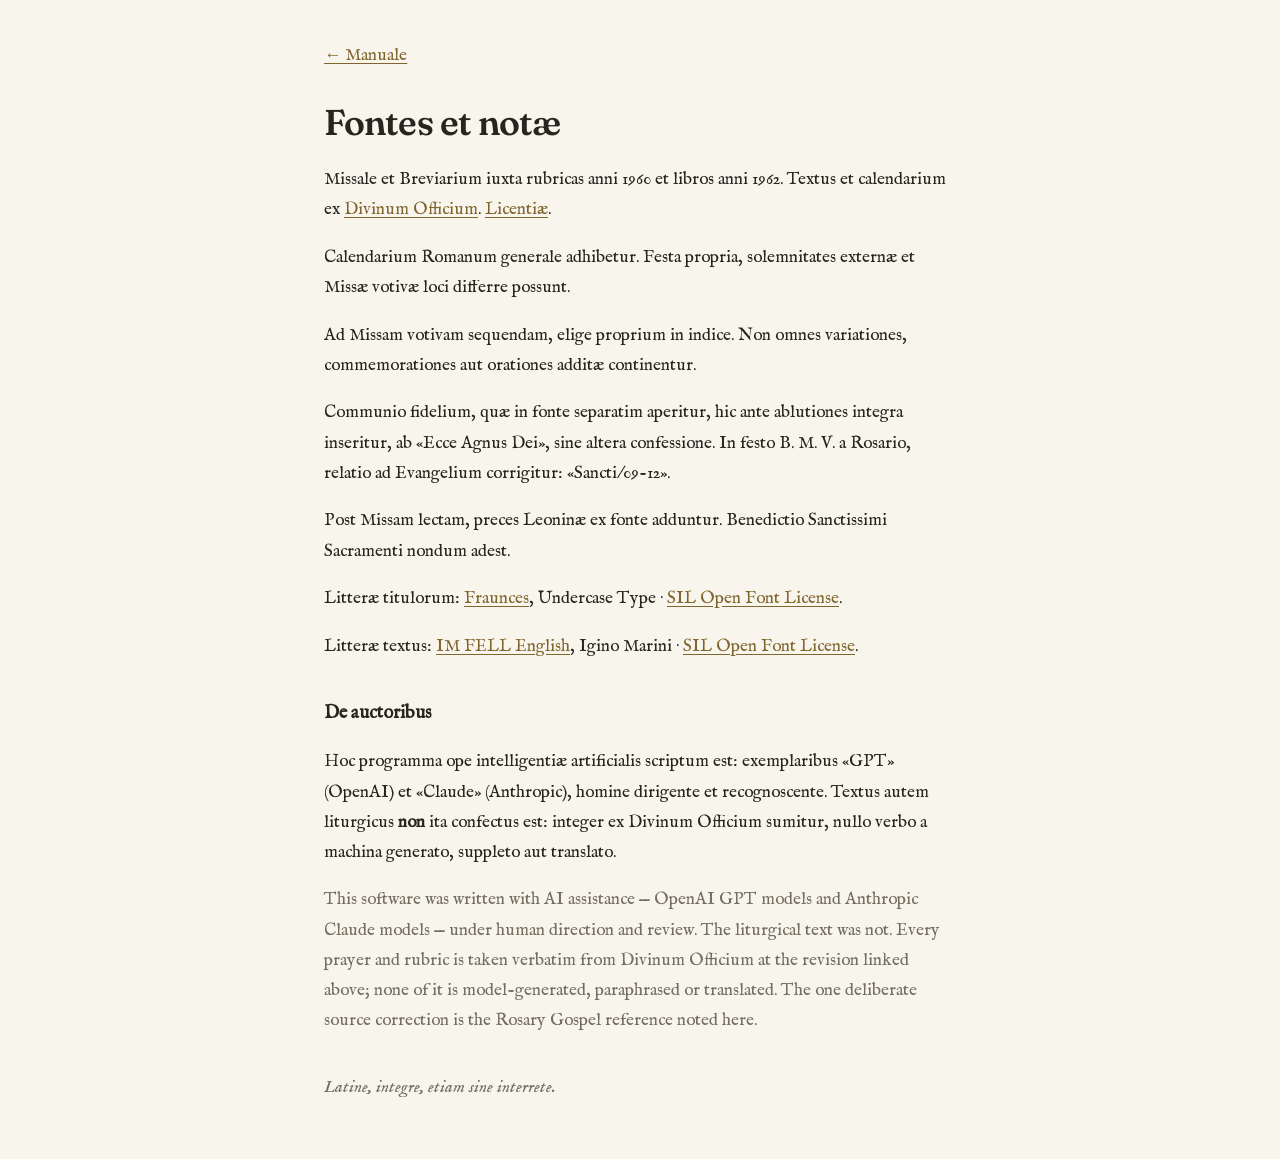
==== src/sources.html @ b987dbb4 "Manuale: a Latin missal and breviary for offline reading A static, installable PWA for the 1962 Roma" ====
<!doctype html>
<html lang="la">
  <head>
    <meta charset="utf-8">
    <meta name="viewport" content="width=device-width, initial-scale=1">
    <title>Fontes · Manuale</title>
    <link rel="icon" href="./icon.svg">
    <link rel="stylesheet" href="./styles.css">
  </head>
  <body>
    <main style="max-width:680px;margin:0 auto;padding:40px 24px;font-size:1.08rem;line-height:1.75">
      <a href="./">← Manuale</a>
      <h1 style="margin:32px 0 20px">Fontes et notæ</h1>
      <p>Missale et Breviarium iuxta rubricas anni 1960 et libros anni 1962. Textus et calendarium ex <a href="https://github.com/DivinumOfficium/divinum-officium/tree/4fe208cf6ca959cdaa7840bddc97c86aea0cb820">Divinum Officium</a>. <a href="./licences.txt">Licentiæ</a>.</p>
      <p>Calendarium Romanum generale adhibetur. Festa propria, solemnitates externæ et Missæ votivæ loci differre possunt.</p>
      <p>Ad Missam votivam sequendam, elige proprium in indice. Non omnes variationes, commemorationes aut orationes additæ continentur.</p>
      <p>Communio fidelium, quæ in fonte separatim aperitur, hic ante ablutiones integra inseritur, ab «Ecce Agnus Dei», sine altera confessione. In festo B. M. V. a Rosario, relatio ad Evangelium corrigitur: «Sancti/09-12».</p>
      <p>Post Missam lectam, preces Leoninæ ex fonte adduntur. Benedictio Sanctissimi Sacramenti nondum adest.</p>
      <p>Litteræ titulorum: <a href="https://github.com/undercasetype/Fraunces">Fraunces</a>, Undercase Type · <a href="./fonts/OFL.txt">SIL Open Font License</a>.</p>
      <p>Litteræ textus: <a href="https://fonts.google.com/specimen/IM+Fell+English">IM FELL English</a>, Igino Marini · <a href="./fonts/IM_FELL_OFL.txt">SIL Open Font License</a>.</p>
      <h2 style="margin:36px 0 14px;font-size:1.15rem">De auctoribus</h2>
      <p>Hoc programma ope intelligentiæ artificialis scriptum est: exemplaribus «GPT» (OpenAI) et «Claude» (Anthropic), homine dirigente et recognoscente. Textus autem liturgicus <strong>non</strong> ita confectus est: integer ex Divinum Officium sumitur, nullo verbo a machina generato, suppleto aut translato.</p>
      <p lang="en" style="color:var(--muted)">This software was written with AI assistance — OpenAI GPT models and Anthropic Claude models — under human direction and review. The liturgical text was not. Every prayer and rubric is taken verbatim from Divinum Officium at the revision linked above; none of it is model-generated, paraphrased or translated. The one deliberate source correction is the Rosary Gospel reference noted here.</p>
      <p style="color:var(--muted);font-style:italic;margin-top:36px">Latine, integre, etiam sine interrete.</p>
    </main>
  </body>
</html>
---- src/styles.css ----
@font-face {
  font-family: "IM FELL English";
  src: url("./fonts/im_fell_english.ttf") format("truetype");
  font-weight: 400;
  font-style: normal;
  font-display: swap;
}
@font-face {
  font-family: "IM FELL English";
  src: url("./fonts/im_fell_english_italic.ttf") format("truetype");
  font-weight: 400;
  font-style: italic;
  font-display: swap;
}
@font-face {
  font-family: Fraunces;
  src: url("./fonts/fraunces.ttf") format("truetype");
  font-weight: 100 900;
  font-style: normal;
  font-display: swap;
}
:root {
  color-scheme: light;
  --paper: #f8f5ed;
  --ink: #28251f;
  --muted: #746e61;
  --accent-light: #81652f;
  --accent-dark: #cab37b;
  --accent: var(--accent-light);
  --rubric: var(--accent);
  --surface: color-mix(in srgb, var(--accent) 6%, var(--paper));
  --surface-hi: color-mix(in srgb, var(--accent) 3%, var(--paper));
  --rule: color-mix(in srgb, var(--accent) 24%, var(--paper));
  --shadow: #26221d18;
  --font-body: "IM FELL English", Georgia, "Times New Roman", serif;
  --font-display: Fraunces, "Palatino Linotype", Palatino, Georgia, serif;
  --font-ui: var(--font-body);
  --font-scale: 1;
  --page-gap: 48px;
}
[data-liturgical-colour="white"] { --accent-light: #81652f; --accent-dark: #cab37b; }
[data-liturgical-colour="green"] { --accent-light: #4f6845; --accent-dark: #a2b491; }
[data-liturgical-colour="red"] { --accent-light: #8c443b; --accent-dark: #d0a097; }
[data-liturgical-colour="violet"] { --accent-light: #745874; --accent-dark: #bda5c2; }
[data-liturgical-colour="black"] { --accent-light: #59564f; --accent-dark: #b5b1a6; }
:root[data-theme="dark"] {
  color-scheme: dark;
  --paper: #000000;
  --ink: #e5e0d6;
  --muted: #b0a896;
  --accent: var(--accent-dark);
  --shadow: #00000040;
}
@media (prefers-color-scheme: dark) {
  :root:not([data-theme="light"]) {
    color-scheme: dark;
    --paper: #000000;
    --ink: #e5e0d6;
    --muted: #b0a896;
    --accent: var(--accent-dark);
    --shadow: #00000040;
  }
}
* { box-sizing: border-box; }
[hidden] { display: none !important; }
html { scroll-padding-top: 24px; }
html, body { margin: 0; min-height: 100%; }
body { background: var(--paper); color: var(--ink); font-family: var(--font-body); padding-top: env(safe-area-inset-top); }
button, input, select { font: inherit; color: inherit; }
button, select { cursor: pointer; }
button { background: none; border: 0; -webkit-tap-highlight-color: transparent; }
button:disabled { cursor: default; opacity: .32; }
button:not(:disabled):hover { color: var(--accent); }
a { color: var(--accent); text-underline-offset: 3px; }
button:focus-visible, a:focus-visible, select:focus-visible, input:focus-visible, [tabindex]:focus-visible { outline: 2px solid var(--accent); outline-offset: 4px; }
::selection { color: var(--paper); background: var(--accent); }
svg { width: 19px; height: 19px; fill: none; stroke: currentColor; stroke-width: 1.6; stroke-linecap: round; stroke-linejoin: round; }
.masthead { position: relative; display: grid; grid-template-columns: 1fr auto 1fr; align-items: center; width: min(1140px, calc(100% - 64px)); margin: 22px auto 0; padding: 15px 0 0; border-bottom: 3px double var(--rule); }
.masthead::before { content: ""; position: absolute; inset: 0 0 auto; height: 4px; background: var(--accent); opacity: .3; }
.masthead-edition { margin: 0; color: var(--muted); font-size: .76rem; line-height: 1.45; font-variant: small-caps; letter-spacing: .08em; }
.masthead-edition span { display: block; font-size: .62rem; letter-spacing: .14em; margin-top: 7px; }
.wordmark { text-decoration: none; color: var(--ink); font-family: var(--font-display); font-size: 4.4rem; font-weight: 720; font-variation-settings: "SOFT" 55, "WONK" 1; letter-spacing: -.075em; line-height: 1.05; padding: 0 10px 5px 0; }
.date-button { grid-column: 1 / -1; justify-self: center; display: flex; align-items: center; gap: 10px; min-height: 44px; padding: 5px 16px 9px; font-size: .88rem; font-style: italic; color: var(--muted); }
.date-button > span:last-child { font-style: normal; font-size: .8em; }
.header-actions { display: flex; align-items: center; justify-self: end; gap: 5px; }
.icon-button, .type-button { position: relative; display: grid; place-items: center; width: 44px; height: 44px; color: var(--muted); }
.type-button { font-family: var(--font-display); font-weight: 550; font-size: 1.15rem; letter-spacing: -.06em; }
.saved-indicator { position: absolute; background: var(--accent); border: 2px solid var(--paper); width: 8px; height: 8px; border-radius: 50%; right: 8px; top: 7px; }
.workspace { width: min(1140px, 100%); margin: 0 auto; display: grid; grid-template-columns: 220px minmax(0, 1fr); align-items: start; min-height: 0; }
.desktop-index { position: sticky; top: 24px; display: flex; flex-direction: column; min-height: 0; height: calc(100dvh - 102px); padding: 34px 24px 24px 8px; }
.index-heading { display: flex; align-items: baseline; justify-content: space-between; gap: 10px; font-family: var(--font-display); font-weight: 550; font-size: 1rem; margin-bottom: 20px; color: var(--accent); }
.edition, .eyebrow { font-size: .69rem; letter-spacing: .13em; font-weight: 400; }
.edition { color: var(--muted); }
#desktop-toc { overflow: auto; flex: 1; scrollbar-width: thin; scrollbar-color: var(--rule) transparent; padding: 0 6px 10px 0; }
.toc-entry { display: grid; grid-template-columns: 22px minmax(0, 1fr); width: 100%; text-align: left; gap: 6px; padding: 9px 7px; font-size: .85rem; line-height: 1.4; color: var(--muted); border-left: 2px solid transparent; }
.toc-entry span:first-child { font-size: .63rem; padding-top: 3px; opacity: .8; font-variant-numeric: tabular-nums; }
.toc-entry[aria-current="true"] { color: var(--ink); background: var(--surface); border-left-color: var(--accent); }
.toc-entry:hover { background: var(--surface-hi); }
.sidebar-foot { display: grid; gap: 8px; padding-top: 20px; font-size: .62rem; letter-spacing: .12em; color: var(--muted); }
.text-button { text-align: left; padding: 7px 0; font-size: .83rem; letter-spacing: 0; color: var(--muted); }
.reader-shell { min-width: 0; min-height: 0; padding: 20px clamp(28px, 5vw, 76px) 80px; border-left: 1px solid var(--rule); }
.office-bar { display: flex; flex-wrap: wrap; align-items: center; gap: 10px; min-height: 44px; margin-bottom: 26px; font-size: .86rem; }
.segmented { display: inline-flex; align-items: center; gap: 17px; }
.segmented button { position: relative; padding: 10px 0; min-height: 44px; color: var(--muted); font-family: var(--font-display); font-size: .98rem; font-weight: 500; }
.segmented button[aria-pressed="true"] { color: var(--ink); }
.segmented button[aria-pressed="true"]::after { content: ""; position: absolute; bottom: 3px; left: 0; right: 0; height: 2px; background: var(--accent); opacity: .65; }
select { background: var(--paper); border: 1px solid var(--rule); border-radius: 0; padding: 8px 24px 8px 10px; min-height: 44px; max-width: 100%; }
.office-bar select { background: transparent; border-color: transparent; color: var(--muted); font-style: italic; padding-left: 5px; }
#hour-select { color: var(--accent); }
#votive-select { margin-left: auto; max-width: 230px; text-overflow: ellipsis; }
.day-heading { padding-bottom: 28px; margin-bottom: 30px; border-bottom: 1px solid var(--rule); }
.eyebrow { color: var(--accent); margin: 0 0 11px; line-height: 1.5; }
h1 { font-family: var(--font-display); font-variation-settings: "SOFT" 35, "WONK" 1; color: var(--ink); font-weight: 580; line-height: 1.17; letter-spacing: -.025em; font-size: clamp(1.65rem, 2.8vw, 2.4rem); margin: 0; text-wrap: balance; }
.reading { position: relative; min-height: 260px; outline-offset: 6px; touch-action: pan-y pinch-zoom; }
.flow { width: 100%; font-size: calc(1.3rem * var(--font-scale)); line-height: 1.65; overflow-wrap: break-word; }
.flow:empty { display: none; }
.flow section { margin: 0; padding: 0; }
.section-title { color: var(--ink); font-family: var(--font-display); font-variation-settings: "SOFT" 35, "WONK" 1; font-weight: 560; font-size: 1.5em; line-height: 1.2; letter-spacing: -.022em; margin: 1.8em 0 .75em; break-after: avoid; }
.flow section:first-child .section-title { margin-top: .1em; }
.section-number { display: flex; align-items: center; gap: 10px; color: var(--accent); font: .67rem/1.5 var(--font-body); letter-spacing: .13em; margin-bottom: .7rem; }
.section-number::after { content: ""; width: 27px; height: 1px; background: var(--accent); opacity: .45; }
.flow p { margin: 0 0 .6em; orphans: 2; widows: 2; }
.flow p.verse { margin-bottom: .32em; }
.flow p.rubric { font-size: .84em; line-height: 1.6; margin: .65em 0; }
.rubric { color: var(--rubric); font-style: italic; }
span.rubric { font-size: .85em; }
.rubric .rubric { font-size: inherit; }
.versicle { color: var(--rubric); font-style: normal; white-space: nowrap; margin-right: .12em; }
.cross { color: var(--rubric); }
.initial { color: var(--rubric); font-weight: bold; }
.verse-number { font-size: .59em; color: var(--muted); vertical-align: .1em; margin-right: .32em; }
[data-rubrics="false"] .flow .rubric { display: none; }
.flow b, .flow strong { font-weight: bold; }
.page-bar { position: fixed; z-index: 5; bottom: 0; left: 0; right: 0; display: flex; justify-content: space-between; align-items: center; gap: 20px; padding: 2px max(24px, calc((100vw - 660px) / 2)) calc(2px + env(safe-area-inset-bottom)); border-top: 1px solid var(--rule); background: var(--paper); }
.running-title { display: flex; align-items: center; gap: 12px; min-height: 44px; min-width: 0; padding: 0; color: var(--muted); font-size: .79rem; font-style: italic; text-align: left; }
.running-title span:first-child { overflow: hidden; text-overflow: ellipsis; white-space: nowrap; max-width: 65vw; }
.running-title span:last-child { color: var(--accent); font-style: normal; }
.page-arrow { display: none; height: 44px; font-size: 1.4rem; }
.page-position { display: flex; align-items: center; justify-content: center; gap: 9px; min-height: 44px; padding: 0; color: var(--ink); font-size: .83rem; font-variant-numeric: tabular-nums; }
.index-mark { color: var(--accent); font-size: 1.1rem; }
.progress-track { position: absolute; height: 1px; top: -1px; left: 0; right: 0; }
#progress-fill { background: var(--accent); height: 100%; width: 0; opacity: .7; }
.reading-message { display: flex; flex-direction: column; align-items: flex-start; justify-content: center; min-height: 250px; padding-bottom: 40px; font-size: 1.15rem; line-height: 1.6; }
.reading-message p { max-width: 32rem; }
.reading-message button { margin: 6px 0; }
body[data-layout="pages"] { display: grid; grid-template-rows: auto minmax(0, 1fr); height: 100dvh; overflow: hidden; }
body[data-layout="pages"] .masthead { margin-top: 8px; padding-top: 8px; }
body[data-layout="pages"] .wordmark { font-size: 2.7rem; }
body[data-layout="pages"] .masthead-edition { font-size: .65rem; }
body[data-layout="pages"] .masthead-edition span { display: none; }
body[data-layout="pages"] .date-button { min-height: 34px; padding-bottom: 6px; }
body[data-layout="pages"] .workspace { align-items: stretch; }
body[data-layout="pages"] .desktop-index { position: static; height: auto; }
body[data-layout="pages"] .reader-shell { display: grid; grid-template-rows: auto auto minmax(0, 1fr) auto; padding-top: 8px; padding-bottom: 0; }
body[data-layout="pages"] .office-bar { margin-bottom: 12px; }
body[data-layout="pages"] .day-heading { padding-bottom: 14px; margin-bottom: 16px; }
body[data-layout="pages"] .day-heading h1 { font-size: 1.55rem; }
body[data-layout="pages"] .reading { min-height: 0; overflow: hidden; }
body[data-layout="pages"] .flow { height: 100%; column-width: var(--page-width, 580px); column-gap: var(--page-gap); column-fill: auto; line-height: 1.6; }
body[data-layout="pages"] .page-bar { position: relative; display: grid; grid-template-columns: 44px 1fr 44px; padding: 4px 0 calc(4px + env(safe-area-inset-bottom)); margin-top: 12px; }
body[data-layout="pages"] .page-arrow { display: block; }
body[data-layout="pages"] .running-title { display: none; }
dialog { color: var(--ink); background: var(--paper); border: 1px solid var(--rule); border-top: 3px solid var(--accent); border-radius: 2px; padding: 0; width: min(480px, calc(100% - 24px)); max-height: min(85dvh, 820px); box-shadow: 0 20px 90px var(--shadow); }
dialog::backdrop { background: #17120d65; backdrop-filter: blur(3px); }
.dialog-header { position: sticky; top: 0; z-index: 1; display: flex; align-items: center; justify-content: space-between; gap: 12px; padding: 14px 22px; background: var(--paper); border-bottom: 1px solid var(--rule); }
.dialog-header h2 { font-family: var(--font-display); font-weight: 550; font-size: 1.5rem; letter-spacing: -.025em; margin: 0; }
.close-button { font: 1.6rem var(--font-body); width: 44px; height: 44px; color: var(--muted); }
.dialog-body { padding: 8px 24px 26px; font-size: 1rem; line-height: 1.6; }
.dialog-body > p { margin: 16px 0; }
#mobile-toc { padding: 12px 16px 24px; }
#mobile-toc .toc-entry { min-height: 44px; font-size: 1.05rem; padding: 11px 12px; }
.setting-row { display: flex; justify-content: space-between; align-items: center; gap: 16px; padding: 16px 0; border-bottom: 1px solid var(--rule); }
.setting-row > select { font-size: .9rem; }
input[type="checkbox"] { width: 21px; height: 21px; accent-color: var(--accent); flex-shrink: 0; }
.small-note { font-size: .82rem; color: var(--muted); line-height: 1.65; }
.about { margin-top: 28px; padding-top: 16px; border-top: 1px solid var(--rule); font-size: .9rem; color: var(--muted); }
.about h3 { font: 550 1.15rem var(--font-display); color: var(--accent); margin: 0; }
.about p { margin: 14px 0; }
.calendar-controls { display: flex; gap: 7px; align-items: center; padding-top: 16px; }
input[type="date"] { min-width: 0; flex: 1; width: 150px; background: var(--paper); border: 1px solid var(--rule); border-radius: 0; min-height: 44px; padding: 6px; font-size: .94rem; }
.solid-button, .outline-button { border-radius: 2px; border: 1px solid var(--rule); padding: 10px 14px; min-height: 44px; font-size: .9rem; }
.solid-button { border-color: var(--accent); background: var(--accent); color: var(--paper); }
.solid-button:not(:disabled):hover { color: var(--paper); filter: brightness(1.12); }
.calendar-days { display: grid; gap: 4px; margin: 16px 0; }
.calendar-day { display: grid; grid-template-columns: 43px 1fr; width: 100%; text-align: left; gap: 14px; align-items: center; padding: 13px 9px; border-top: 1px solid var(--rule); }
.calendar-day[aria-current="date"] { background: var(--surface); color: var(--ink); }
.calendar-day time { font-family: var(--font-display); font-size: 1.5rem; text-align: center; color: light-dark(var(--accent-light), var(--accent-dark)); }
.calendar-day time small { display: block; font: .63rem var(--font-body); text-transform: uppercase; letter-spacing: .08em; color: inherit; margin-top: 2px; }
.calendar-day > span { font-size: .97rem; line-height: 1.4; }
.calendar-day .small-note { display: block; font-size: .74rem; margin-top: 3px; }
.download-actions { display: flex; flex-wrap: wrap; gap: 10px; }
progress { width: 100%; accent-color: var(--accent); }
.saved-days { max-height: 180px; overflow: auto; }
.saved-day { width: 100%; text-align: left; padding: 9px 0; font-size: .9rem; border-bottom: 1px solid var(--rule); }
.toast { position: fixed; bottom: calc(75px + env(safe-area-inset-bottom)); left: 50%; transform: translateX(-50%); width: max-content; max-width: calc(100vw - 32px); padding: 12px 20px; border: 1px solid var(--rule); border-radius: 2px; color: var(--ink); background: var(--surface); box-shadow: 0 3px 20px var(--shadow); font-size: .9rem; z-index: 10; }
.skip-link { position: fixed; top: -100px; z-index: 20; background: var(--paper); padding: 15px; }
.skip-link:focus { top: 0; }
.sr-only { position: absolute; width: 1px; height: 1px; overflow: hidden; clip-path: inset(50%); white-space: nowrap; }
.noscript { position: fixed; inset: 160px 20px 20px; padding: 30px; background: var(--paper); }
@media (max-width: 850px) {
  .workspace { display: block; min-height: 0; }
  .desktop-index { display: none; }
  .reader-shell { width: min(740px, 100%); margin: 0 auto; padding: 18px 32px 80px; border-left: 0; }
  body[data-layout="pages"] .reader-shell { height: 100%; }
}
@media (max-width: 520px) {
  .masthead { width: calc(100% - 48px); margin-top: 17px; padding-top: 14px; }
  .wordmark { font-size: clamp(2.3rem, 12.3vw, 3.2rem); font-weight: 730; }
  .masthead-edition { font-size: .63rem; letter-spacing: .04em; }
  .masthead-edition span { font-size: .53rem; letter-spacing: .1em; margin-top: 6px; }
  .date-button { font-size: .82rem; padding-top: 9px; }
  .header-actions { gap: 0; }
  .icon-button, .type-button { width: 36px; }
  .reader-shell { padding: 12px max(24px, env(safe-area-inset-right)) 80px max(24px, env(safe-area-inset-left)); }
  .office-bar { gap: 6px; margin-bottom: 18px; font-size: .82rem; }
  .segmented { gap: 15px; margin-right: 7px; }
  .segmented button { font-size: .95rem; }
  .office-bar select { padding-right: 18px; max-width: 155px; }
  #votive-select { flex-basis: 100%; max-width: 100%; margin-left: 0; padding: 6px 18px 6px 0; }
  #office-type { max-width: 95px; }
  .day-heading { padding-bottom: 24px; margin-bottom: 25px; }
  .eyebrow { font-size: .61rem; letter-spacing: .09em; margin-bottom: 10px; }
  h1 { font-size: 1.86rem; line-height: 1.17; }
  .flow { font-size: calc(1.25rem * var(--font-scale)); line-height: 1.65; }
  .section-title { font-size: 1.46em; }
  .page-bar { padding-left: max(24px, env(safe-area-inset-left)); padding-right: max(24px, env(safe-area-inset-right)); }
  .running-title { font-size: .73rem; }
  .page-position { font-size: .79rem; }
  dialog { max-height: 88dvh; }
  body[data-layout="pages"] .day-heading h1 { font-size: 1.26rem; }
  body[data-layout="pages"] .office-bar { gap: 2px; margin-bottom: 7px; }
  body[data-layout="pages"] #votive-select { min-height: 34px; padding-top: 2px; padding-bottom: 2px; }
}
@media (max-height: 550px) {
  body[data-layout="pages"] .masthead { margin-top: 0; padding-top: 0; grid-template-columns: 1fr auto 1fr; }
  body[data-layout="pages"] .masthead-edition { display: none; }
  body[data-layout="pages"] .wordmark { font-size: 2rem; grid-column: 1; }
  body[data-layout="pages"] .date-button { grid-row: 1; grid-column: 2; }
  body[data-layout="pages"] .header-actions { grid-row: 1; grid-column: 3; }
  body[data-layout="pages"] .office-bar { margin-bottom: 3px; }
  body[data-layout="pages"] .day-heading { padding-bottom: 8px; margin-bottom: 10px; }
  body[data-layout="pages"] .day-heading h1 { font-size: 1rem; }
  body[data-layout="pages"] .eyebrow { display: none; }
}
@media (max-width: 360px) {
  .masthead-edition { font-size: .53rem; }
  .wordmark { font-size: 2.25rem; }
}
@media (prefers-reduced-motion: no-preference) { button, a { transition: color .12s, background .12s; } }
@media print {
  :root { --paper: white; --ink: black; }
  body, body[data-layout="pages"] { display: block; height: auto; overflow: visible; }
  .masthead, .desktop-index, .office-bar, .page-bar, dialog, .toast { display: none; }
  .workspace, .reader-shell, body[data-layout="pages"] .reader-shell { display: block; padding: 0; border: 0; }
  .reading, body[data-layout="pages"] .reading { overflow: visible; }
  .flow, body[data-layout="pages"] .flow { height: auto; columns: auto; transform: none !important; font-size: 11pt; }
}
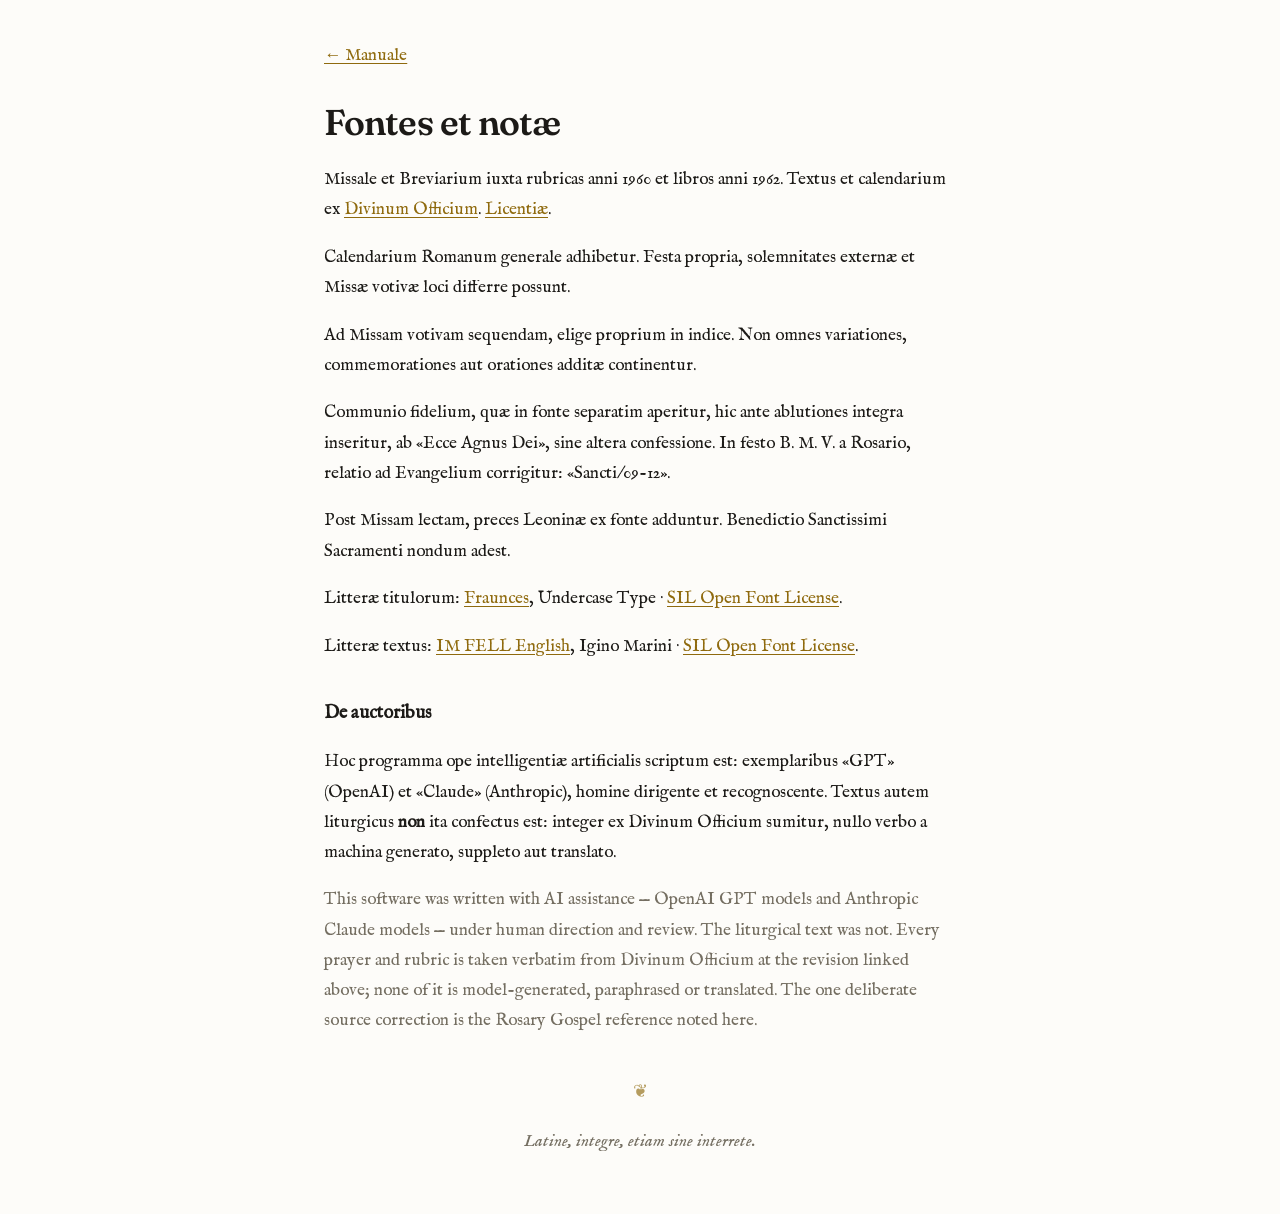
==== commit afbdb1b6: "One fleuron, at the end, where a book would put one The Fell fonts carry a single discretionary liga" ====
--- a/src/sources.html
+++ b/src/sources.html
@@ -21,7 +21,8 @@
       <h2 style="margin:36px 0 14px;font-size:1.15rem">De auctoribus</h2>
       <p>Hoc programma ope intelligentiæ artificialis scriptum est: exemplaribus «GPT» (OpenAI) et «Claude» (Anthropic), homine dirigente et recognoscente. Textus autem liturgicus <strong>non</strong> ita confectus est: integer ex Divinum Officium sumitur, nullo verbo a machina generato, suppleto aut translato.</p>
       <p lang="en" style="color:var(--muted)">This software was written with AI assistance — OpenAI GPT models and Anthropic Claude models — under human direction and review. The liturgical text was not. Every prayer and rubric is taken verbatim from Divinum Officium at the revision linked above; none of it is model-generated, paraphrased or translated. The one deliberate source correction is the Rosary Gospel reference noted here.</p>
-      <p style="color:var(--muted);font-style:italic;margin-top:36px">Latine, integre, etiam sine interrete.</p>
+      <p style="color:var(--accent);font-size:1.15rem;text-align:center;margin-top:40px;opacity:.65">&#10086;</p>
+      <p style="color:var(--muted);font-style:italic;text-align:center">Latine, integre, etiam sine interrete.</p>
     </main>
   </body>
 </html>
--- a/src/styles.css
+++ b/src/styles.css
@@ -21,13 +21,23 @@
 }
 :root {
   color-scheme: light;
-  --paper: #f8f5ed;
-  --ink: #28251f;
+  /* Near-white, so the page does not read yellow over a long office. The
+     warmth lives in the pigment rather than in the paper. */
+  --paper: #fdfcf9;
+  --ink: #1c1a17;
   --muted: #746e61;
-  --accent-light: #81652f;
-  --accent-dark: #cab37b;
+  /* Pigment, not tint. The light values are the deepest tier of each colour,
+     because they set rubrics and versal initials, which are read. */
+  --accent-light: #8f6a0e;
+  --accent-dark: #e6c057;
   --accent: var(--accent-light);
   --rubric: var(--accent);
+  /* Lapis is not a liturgical colour. It earns its place only on white days,
+     where burnished gold is the dullest value in the set and the page needs a
+     second voice. Blue beside gold is the manuscript pairing anyway. */
+  --lapis-light: #1f4b8f;
+  --lapis-dark: #6dabf2;
+  --versicle: var(--accent);
   --surface: color-mix(in srgb, var(--accent) 6%, var(--paper));
   --surface-hi: color-mix(in srgb, var(--accent) 3%, var(--paper));
   --rule: color-mix(in srgb, var(--accent) 24%, var(--paper));
@@ -38,11 +48,12 @@
   --font-scale: 1;
   --page-gap: 48px;
 }
-[data-liturgical-colour="white"] { --accent-light: #81652f; --accent-dark: #cab37b; }
-[data-liturgical-colour="green"] { --accent-light: #4f6845; --accent-dark: #a2b491; }
-[data-liturgical-colour="red"] { --accent-light: #8c443b; --accent-dark: #d0a097; }
-[data-liturgical-colour="violet"] { --accent-light: #745874; --accent-dark: #bda5c2; }
-[data-liturgical-colour="black"] { --accent-light: #59564f; --accent-dark: #b5b1a6; }
+[data-liturgical-colour="white"] { --accent-light: #8f6a0e; --accent-dark: #e6c057;
+  --versicle: light-dark(var(--lapis-light), var(--lapis-dark)); }
+[data-liturgical-colour="green"] { --accent-light: #175f42; --accent-dark: #5ac797; }
+[data-liturgical-colour="red"] { --accent-light: #a82715; --accent-dark: #f07d6c; }
+[data-liturgical-colour="violet"] { --accent-light: #5f1c5e; --accent-dark: #d173d1; }
+[data-liturgical-colour="black"] { --accent-light: #3b332a; --accent-dark: #b8b2a5; }
 :root[data-theme="dark"] {
   color-scheme: dark;
   --paper: #000000;
@@ -105,7 +116,11 @@
 .segmented button[aria-pressed="true"] { color: var(--ink); }
 .segmented button[aria-pressed="true"]::after { content: ""; position: absolute; bottom: 3px; left: 0; right: 0; height: 2px; background: var(--accent); opacity: .65; }
 select { background: var(--paper); border: 1px solid var(--rule); border-radius: 0; padding: 8px 24px 8px 10px; min-height: 44px; max-width: 100%; }
-.office-bar select { background: transparent; border-color: transparent; color: var(--muted); font-style: italic; padding-left: 5px; }
+/* Fraunces (ascent 15, descent 4 at 15.2px) and italic IM FELL (12/5 at
+   13.12px) do not share vertical metrics, so centring both in equal 44px boxes
+   leaves the select text 2px above the segmented buttons' baseline. Shift the
+   text down by that measured difference rather than aligning the boxes again. */
+.office-bar select { background: transparent; border-color: transparent; color: var(--muted); font-style: italic; padding-left: 5px; padding-top: 10px; padding-bottom: 6px; }
 #hour-select { color: var(--accent); }
 #votive-select { margin-left: auto; max-width: 230px; text-overflow: ellipsis; }
 .day-heading { padding-bottom: 28px; margin-bottom: 30px; border-bottom: 1px solid var(--rule); }
@@ -119,19 +134,33 @@
 .flow section:first-child .section-title { margin-top: .1em; }
 .section-number { display: flex; align-items: center; gap: 10px; color: var(--accent); font: .67rem/1.5 var(--font-body); letter-spacing: .13em; margin-bottom: .7rem; }
 .section-number::after { content: ""; width: 27px; height: 1px; background: var(--accent); opacity: .45; }
+/* One fleuron, where a book would put one: at the end of the text. It comes
+   from the bundled Fell rather than the system. */
+.flow::after { content: "\2766"; display: block; text-align: center; color: var(--accent); font-size: 1.15rem; line-height: 1; opacity: .65; margin: 2.2em 0 .4em; }
+body[data-layout="pages"] .flow::after { margin: 1.4em 0 .2em; }
 .flow p { margin: 0 0 .6em; orphans: 2; widows: 2; }
 .flow p.verse { margin-bottom: .32em; }
 .flow p.rubric { font-size: .84em; line-height: 1.6; margin: .65em 0; }
 .rubric { color: var(--rubric); font-style: italic; }
 span.rubric { font-size: .85em; }
 .rubric .rubric { font-size: inherit; }
-.versicle { color: var(--rubric); font-style: normal; white-space: nowrap; margin-right: .12em; }
+.versicle { color: var(--versicle); font-style: normal; white-space: nowrap; margin-right: .12em; }
 .cross { color: var(--rubric); }
+/* A versal, not a drop cap: this is the first letter of the word itself, so it
+   stays on the line and at the reading weight the pigment can carry. */
 .initial { color: var(--rubric); font-weight: bold; }
 .verse-number { font-size: .59em; color: var(--muted); vertical-align: .1em; margin-right: .32em; }
 [data-rubrics="false"] .flow .rubric { display: none; }
+/* {ex Proprio de Tempore} and its kin say which book the text came from. They
+   are the source apparatus, not part of the office, and never spoken. */
+.flow p.source { display: none; }
+/* On a vigil the Gloria is a lone rubric reading "omit."; with rubrics hidden
+   its heading would stand over nothing, reading as a failure rather than a
+   deliberate silence. Drop any section left with nothing to say. */
+[data-rubrics="false"] .flow section:not(:has(p:not(.rubric):not(.source))) { display: none; }
+.flow section:not(:has(p:not(.source))) { display: none; }
 .flow b, .flow strong { font-weight: bold; }
-.page-bar { position: fixed; z-index: 5; bottom: 0; left: 0; right: 0; display: flex; justify-content: space-between; align-items: center; gap: 20px; padding: 2px max(24px, calc((100vw - 660px) / 2)) calc(2px + env(safe-area-inset-bottom)); border-top: 1px solid var(--rule); background: var(--paper); }
+.page-bar { background: var(--paper); position: fixed; z-index: 5; bottom: 0; left: 0; right: 0; display: flex; justify-content: space-between; align-items: center; gap: 20px; padding: 2px max(24px, calc((100vw - 660px) / 2)) calc(2px + env(safe-area-inset-bottom)); border-top: 1px solid var(--rule); }
 .running-title { display: flex; align-items: center; gap: 12px; min-height: 44px; min-width: 0; padding: 0; color: var(--muted); font-size: .79rem; font-style: italic; text-align: left; }
 .running-title span:first-child { overflow: hidden; text-overflow: ellipsis; white-space: nowrap; max-width: 65vw; }
 .running-title span:last-child { color: var(--accent); font-style: normal; }
@@ -171,6 +200,12 @@
 #mobile-toc .toc-entry { min-height: 44px; font-size: 1.05rem; padding: 11px 12px; }
 .setting-row { display: flex; justify-content: space-between; align-items: center; gap: 16px; padding: 16px 0; border-bottom: 1px solid var(--rule); }
 .setting-row > select { font-size: .9rem; }
+/* Sun, moon, and a half-lit disc for following the device. */
+.theme-choice { display: inline-flex; gap: 4px; }
+.theme-choice button { display: grid; place-items: center; width: 44px; height: 40px; color: var(--muted); border: 1px solid transparent; border-radius: 2px; }
+.theme-choice svg { width: 20px; height: 20px; fill: none; stroke: currentColor; stroke-width: 1.5; stroke-linecap: round; }
+.theme-choice button:not(:disabled):hover { color: var(--ink); }
+.theme-choice button[aria-pressed="true"] { color: var(--accent); border-color: var(--rule); background: var(--surface); }
 input[type="checkbox"] { width: 21px; height: 21px; accent-color: var(--accent); flex-shrink: 0; }
 .small-note { font-size: .82rem; color: var(--muted); line-height: 1.65; }
 .about { margin-top: 28px; padding-top: 16px; border-top: 1px solid var(--rule); font-size: .9rem; color: var(--muted); }
@@ -181,13 +216,47 @@
 .solid-button, .outline-button { border-radius: 2px; border: 1px solid var(--rule); padding: 10px 14px; min-height: 44px; font-size: .9rem; }
 .solid-button { border-color: var(--accent); background: var(--accent); color: var(--paper); }
 .solid-button:not(:disabled):hover { color: var(--paper); filter: brightness(1.12); }
+.calendar-month { flex: 1; text-align: center; margin: 0; font-family: var(--font-display); font-size: 1.04rem; font-weight: 550; }
+.calendar-weekdays, .calendar-grid { display: grid; grid-template-columns: repeat(7, 1fr); gap: 3px; }
+.calendar-weekdays { margin-top: 4px; font: .62rem/1 var(--font-body); letter-spacing: .1em; text-transform: uppercase; color: var(--muted); text-align: center; }
+.calendar-grid { margin: 7px 0 4px; }
+.month-controls { padding-top: 6px; }
+#month-panel { border-top: 1px solid var(--rule); margin-top: 12px; }
+/* The nearby-days list: the reading order most of the time. */
 .calendar-days { display: grid; gap: 4px; margin: 16px 0; }
 .calendar-day { display: grid; grid-template-columns: 43px 1fr; width: 100%; text-align: left; gap: 14px; align-items: center; padding: 13px 9px; border-top: 1px solid var(--rule); }
 .calendar-day[aria-current="date"] { background: var(--surface); color: var(--ink); }
 .calendar-day time { font-family: var(--font-display); font-size: 1.5rem; text-align: center; color: light-dark(var(--accent-light), var(--accent-dark)); }
 .calendar-day time small { display: block; font: .63rem var(--font-body); text-transform: uppercase; letter-spacing: .08em; color: inherit; margin-top: 2px; }
 .calendar-day > span { font-size: .97rem; line-height: 1.4; }
-.calendar-day .small-note { display: block; font-size: .74rem; margin-top: 3px; }
+.calendar-day.is-major > span { font-weight: 650; }
+.calendar-day.is-major time { font-weight: 700; }
+.calendar-day .small-note { display: block; font-size: .74rem; margin-top: 3px; font-weight: 400; }
+/* The numeral carries the day's colour; weight carries its rank. Nothing else
+   in the cell competes, so a month reads as a season at a glance. */
+.calendar-cell { display: flex; align-items: center; justify-content: center; aspect-ratio: 1; min-height: 38px; font-family: var(--font-display); font-size: 1.02rem; border: 1px solid transparent; border-radius: 2px; color: light-dark(var(--accent-light), var(--accent-dark)); }
+.calendar-cell.is-major { font-weight: 700; }
+.calendar-cell.is-absent { color: var(--rule); }
+.calendar-cell[aria-current="date"] { background: var(--surface); border-color: light-dark(var(--accent-light), var(--accent-dark)); }
+.calendar-cell:not(:disabled):hover { background: var(--surface-hi); }
+.calendar-chosen { min-height: 2.6em; margin: 10px 0 2px; font-size: .93rem; line-height: 1.45; }
+.calendar-chosen b { font-weight: 550; }
+.calendar-chosen span { display: block; font-size: .76rem; color: var(--muted); margin-top: 2px; }
+/* Typed dates commit on Enter or the button, never on a partial value. */
+.date-entry { display: flex; gap: 7px; align-items: center; margin: 16px 0 6px; flex-wrap: nowrap; }
+.date-entry .outline-button { white-space: nowrap; flex: none; }
+.month-toggle { flex: none; width: 40px; height: 44px; display: grid; place-items: center; border: 1px solid var(--rule); }
+.month-toggle svg { width: 19px; height: 19px; fill: none; stroke: currentColor; stroke-width: 1.5; }
+.month-toggle[aria-expanded="true"] { color: var(--accent); border-color: currentColor; background: var(--surface); }
+.date-entry input { flex: 1 1 120px; min-width: 0; background: var(--paper); border: 1px solid var(--rule); border-radius: 0; padding: 9px 7px; min-height: 44px; font-family: var(--font-body); letter-spacing: .02em; text-align: center; }
+.date-entry input[aria-invalid="true"] { border-color: light-dark(#a82715, #f07d6c); }
+/* One line for both the range and any complaint, so nothing below it moves. */
+.date-status { min-height: 1.5em; margin: 2px 0 10px; }
+.date-status.is-error { color: light-dark(#a82715, #f07d6c); }
+.calendar-day.is-today time::after { content: ""; display: block; width: 4px; height: 4px; border-radius: 50%; background: currentColor; margin: 3px auto 0; }
+.calendar-day.is-anchor { background: var(--surface-hi); }
+.calendar-cell.is-today { text-decoration: underline; text-underline-offset: 3px; }
+.calendar-cell.is-anchor { outline: 1px solid currentColor; outline-offset: -1px; }
 .download-actions { display: flex; flex-wrap: wrap; gap: 10px; }
 progress { width: 100%; accent-color: var(--accent); }
 .saved-days { max-height: 180px; overflow: auto; }
@@ -204,6 +273,8 @@
   body[data-layout="pages"] .reader-shell { height: 100%; }
 }
 @media (max-width: 520px) {
+  .date-entry { gap: 5px; }
+  .date-entry .outline-button { padding-left: 11px; padding-right: 11px; }
   .masthead { width: calc(100% - 48px); margin-top: 17px; padding-top: 14px; }
   .wordmark { font-size: clamp(2.3rem, 12.3vw, 3.2rem); font-weight: 730; }
   .masthead-edition { font-size: .63rem; letter-spacing: .04em; }
@@ -216,7 +287,7 @@
   .segmented { gap: 15px; margin-right: 7px; }
   .segmented button { font-size: .95rem; }
   .office-bar select { padding-right: 18px; max-width: 155px; }
-  #votive-select { flex-basis: 100%; max-width: 100%; margin-left: 0; padding: 6px 18px 6px 0; }
+  #votive-select { flex-basis: 100%; max-width: 100%; margin-left: 0; padding: 8px 18px 4px 0; }
   #office-type { max-width: 95px; }
   .day-heading { padding-bottom: 24px; margin-bottom: 25px; }
   .eyebrow { font-size: .61rem; letter-spacing: .09em; margin-bottom: 10px; }
@@ -250,7 +321,13 @@
 @media print {
   :root { --paper: white; --ink: black; }
   body, body[data-layout="pages"] { display: block; height: auto; overflow: visible; }
-  .masthead, .desktop-index, .office-bar, .page-bar, dialog, .toast { display: none; }
+  .masthead, .desktop-index, .office-bar, .page-bar, dialog, .toast,
+  #reading-message, .skip-link { display: none; }
+  /* Printing while Propria is chosen gives a propers sheet for the day, so
+     keep a section off the foot of a page where it can be helped. */
+  .flow section { break-inside: auto; }
+  .flow .section-title { break-after: avoid; }
+  .flow p { break-inside: avoid; }
   .workspace, .reader-shell, body[data-layout="pages"] .reader-shell { display: block; padding: 0; border: 0; }
   .reading, body[data-layout="pages"] .reading { overflow: visible; }
   .flow, body[data-layout="pages"] .flow { height: auto; columns: auto; transform: none !important; font-size: 11pt; }
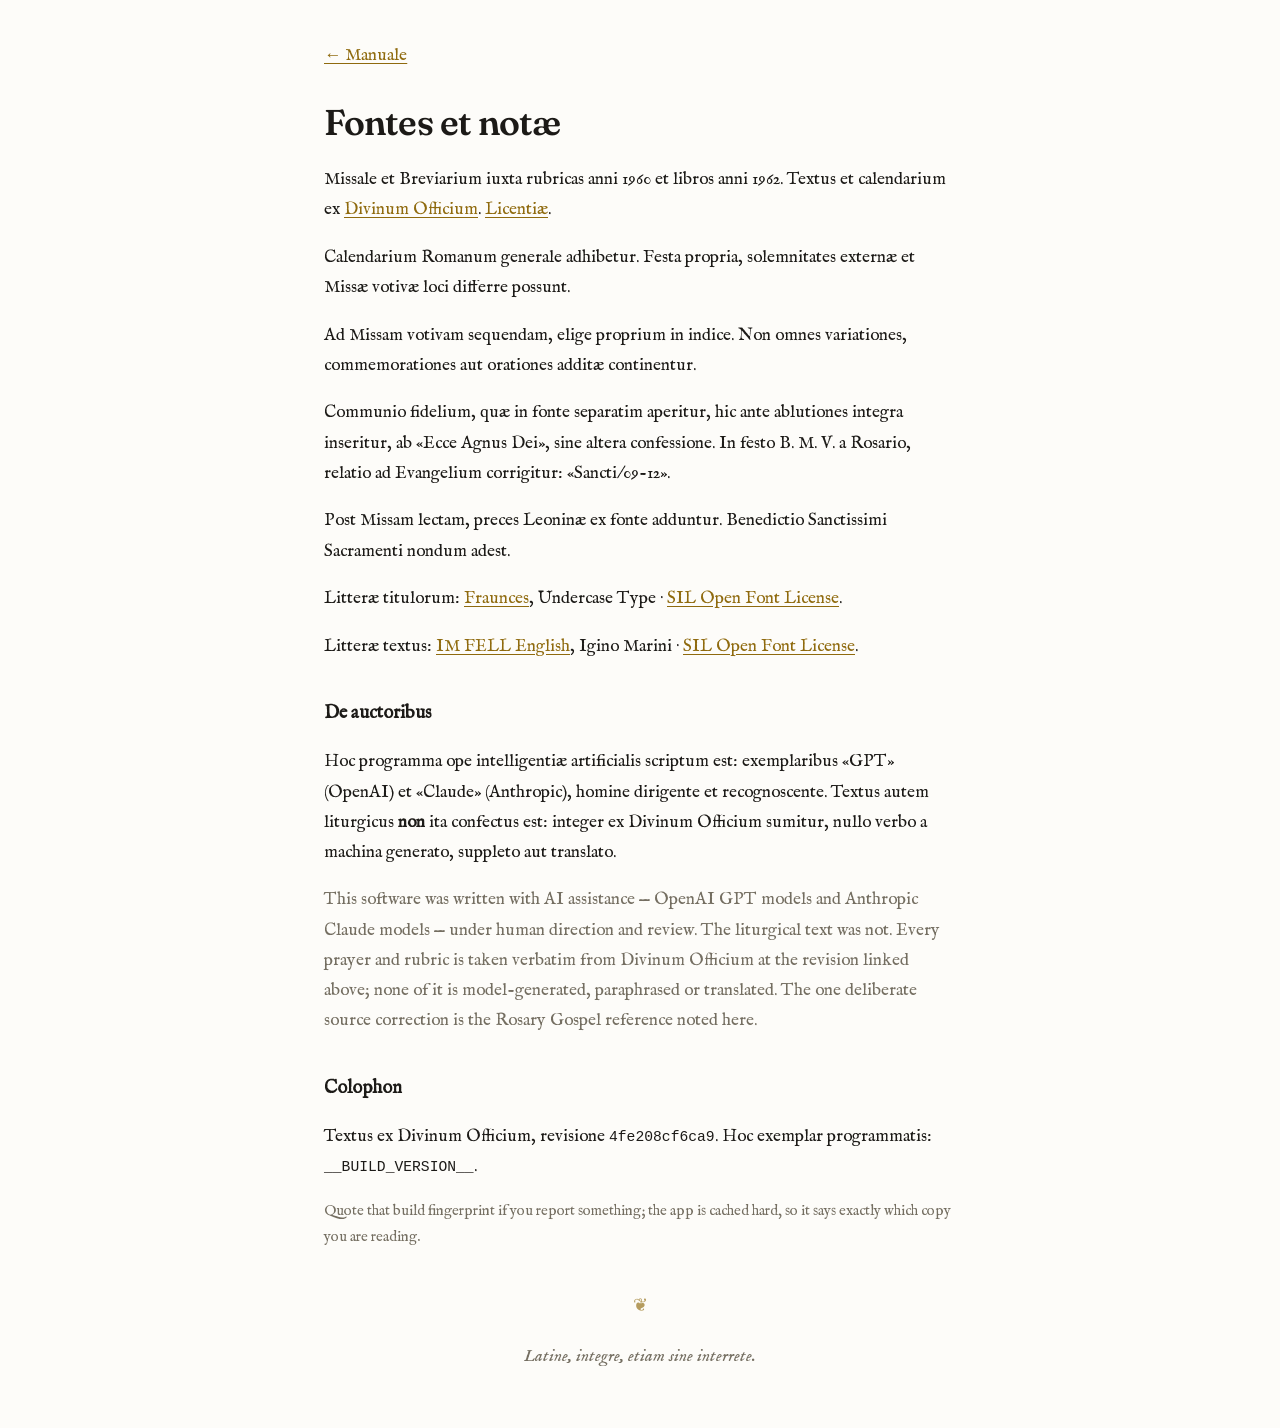
==== commit 47d2b921: "A book that knows the date may as well know the time Pressing Officium always opened Vespers, in a b" ====
--- a/src/sources.html
+++ b/src/sources.html
@@ -21,6 +21,9 @@
       <h2 style="margin:36px 0 14px;font-size:1.15rem">De auctoribus</h2>
       <p>Hoc programma ope intelligentiæ artificialis scriptum est: exemplaribus «GPT» (OpenAI) et «Claude» (Anthropic), homine dirigente et recognoscente. Textus autem liturgicus <strong>non</strong> ita confectus est: integer ex Divinum Officium sumitur, nullo verbo a machina generato, suppleto aut translato.</p>
       <p lang="en" style="color:var(--muted)">This software was written with AI assistance — OpenAI GPT models and Anthropic Claude models — under human direction and review. The liturgical text was not. Every prayer and rubric is taken verbatim from Divinum Officium at the revision linked above; none of it is model-generated, paraphrased or translated. The one deliberate source correction is the Rosary Gospel reference noted here.</p>
+      <h2 style="margin:36px 0 14px;font-size:1.15rem">Colophon</h2>
+      <p>Textus ex Divinum Officium, revisione <code style="font-size:.85em">4fe208cf6ca9</code>. Hoc exemplar programmatis: <code style="font-size:.85em">__BUILD_VERSION__</code>.</p>
+      <p lang="en" style="color:var(--muted);font-size:.92rem">Quote that build fingerprint if you report something; the app is cached hard, so it says exactly which copy you are reading.</p>
       <p style="color:var(--accent);font-size:1.15rem;text-align:center;margin-top:40px;opacity:.65">&#10086;</p>
       <p style="color:var(--muted);font-style:italic;text-align:center">Latine, integre, etiam sine interrete.</p>
     </main>
--- a/src/styles.css
+++ b/src/styles.css
@@ -103,7 +103,9 @@
 .edition, .eyebrow { font-size: .69rem; letter-spacing: .13em; font-weight: 400; }
 .edition { color: var(--muted); }
 #desktop-toc { overflow: auto; flex: 1; scrollbar-width: thin; scrollbar-color: var(--rule) transparent; padding: 0 6px 10px 0; }
-.toc-entry { display: grid; grid-template-columns: 22px minmax(0, 1fr); width: 100%; text-align: left; gap: 6px; padding: 9px 7px; font-size: .85rem; line-height: 1.4; color: var(--muted); border-left: 2px solid transparent; }
+.toc-entry { display: grid; grid-template-columns: 22px minmax(0, 1fr) auto; width: 100%; text-align: left; gap: 6px; padding: 9px 7px; font-size: .85rem; line-height: 1.4; color: var(--muted); border-left: 2px solid transparent; align-items: start; }
+/* A hand pointing at where you are, rather than another block of colour. */
+.toc-entry[aria-current="true"]::after { content: "\2767"; color: var(--accent); font-size: .95rem; line-height: 1.35; opacity: .85; }
 .toc-entry span:first-child { font-size: .63rem; padding-top: 3px; opacity: .8; font-variant-numeric: tabular-nums; }
 .toc-entry[aria-current="true"] { color: var(--ink); background: var(--surface); border-left-color: var(--accent); }
 .toc-entry:hover { background: var(--surface-hi); }
@@ -128,6 +130,10 @@
 h1 { font-family: var(--font-display); font-variation-settings: "SOFT" 35, "WONK" 1; color: var(--ink); font-weight: 580; line-height: 1.17; letter-spacing: -.025em; font-size: clamp(1.65rem, 2.8vw, 2.4rem); margin: 0; text-wrap: balance; }
 .reading { position: relative; min-height: 260px; outline-offset: 6px; touch-action: pan-y pinch-zoom; }
 .flow { width: 100%; font-size: calc(1.3rem * var(--font-scale)); line-height: 1.65; overflow-wrap: break-word; }
+/* The Fell carries one discretionary ligature, ct, and everywhere at once it
+   was fussy. The angelic hymn is where a book would decorate, and it is the
+   one place the ligature falls twice: Sanctus, and Benedictus. */
+.flow section[data-section="Sanctus"] p { font-feature-settings: "dlig" 1; }
 .flow:empty { display: none; }
 .flow section { margin: 0; padding: 0; }
 .section-title { color: var(--ink); font-family: var(--font-display); font-variation-settings: "SOFT" 35, "WONK" 1; font-weight: 560; font-size: 1.5em; line-height: 1.2; letter-spacing: -.022em; margin: 1.8em 0 .75em; break-after: avoid; }
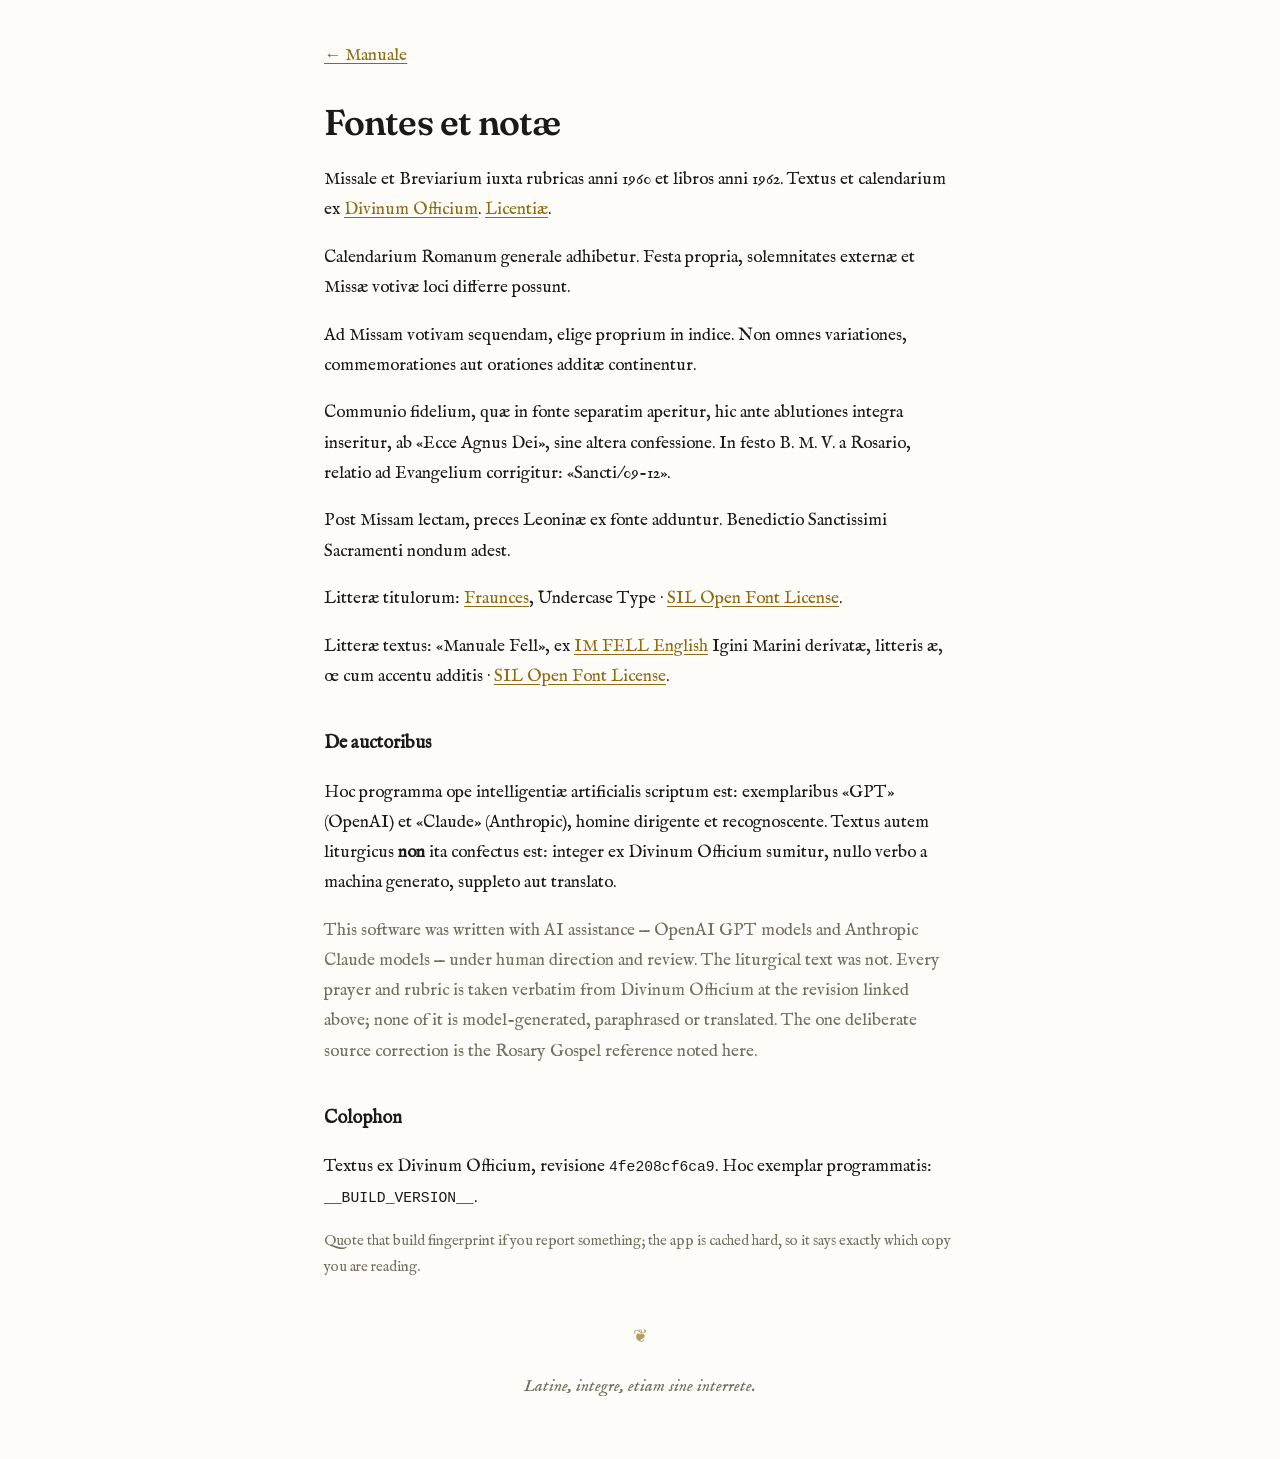
==== commit 800da6c3: "Set every accent in one face, head the hours in Latin, split the nocturns Reported on the Exaltation" ====
--- a/src/sources.html
+++ b/src/sources.html
@@ -17,7 +17,7 @@
       <p>Communio fidelium, quæ in fonte separatim aperitur, hic ante ablutiones integra inseritur, ab «Ecce Agnus Dei», sine altera confessione. In festo B. M. V. a Rosario, relatio ad Evangelium corrigitur: «Sancti/09-12».</p>
       <p>Post Missam lectam, preces Leoninæ ex fonte adduntur. Benedictio Sanctissimi Sacramenti nondum adest.</p>
       <p>Litteræ titulorum: <a href="https://github.com/undercasetype/Fraunces">Fraunces</a>, Undercase Type · <a href="./fonts/OFL.txt">SIL Open Font License</a>.</p>
-      <p>Litteræ textus: <a href="https://fonts.google.com/specimen/IM+Fell+English">IM FELL English</a>, Igino Marini · <a href="./fonts/IM_FELL_OFL.txt">SIL Open Font License</a>.</p>
+      <p>Litteræ textus: «Manuale Fell», ex <a href="https://fonts.google.com/specimen/IM+Fell+English">IM FELL English</a> Igini Marini derivatæ, litteris æ, œ cum accentu additis · <a href="./fonts/IM_FELL_OFL.txt">SIL Open Font License</a>.</p>
       <h2 style="margin:36px 0 14px;font-size:1.15rem">De auctoribus</h2>
       <p>Hoc programma ope intelligentiæ artificialis scriptum est: exemplaribus «GPT» (OpenAI) et «Claude» (Anthropic), homine dirigente et recognoscente. Textus autem liturgicus <strong>non</strong> ita confectus est: integer ex Divinum Officium sumitur, nullo verbo a machina generato, suppleto aut translato.</p>
       <p lang="en" style="color:var(--muted)">This software was written with AI assistance — OpenAI GPT models and Anthropic Claude models — under human direction and review. The liturgical text was not. Every prayer and rubric is taken verbatim from Divinum Officium at the revision linked above; none of it is model-generated, paraphrased or translated. The one deliberate source correction is the Rosary Gospel reference noted here.</p>
--- a/src/styles.css
+++ b/src/styles.css
@@ -1,13 +1,13 @@
 @font-face {
-  font-family: "IM FELL English";
-  src: url("./fonts/im_fell_english.ttf") format("truetype");
+  font-family: "Manuale Fell";
+  src: url("./fonts/manuale_fell.ttf") format("truetype");
   font-weight: 400;
   font-style: normal;
   font-display: swap;
 }
 @font-face {
-  font-family: "IM FELL English";
-  src: url("./fonts/im_fell_english_italic.ttf") format("truetype");
+  font-family: "Manuale Fell";
+  src: url("./fonts/manuale_fell_italic.ttf") format("truetype");
   font-weight: 400;
   font-style: italic;
   font-display: swap;
@@ -42,7 +42,7 @@
   --surface-hi: color-mix(in srgb, var(--accent) 3%, var(--paper));
   --rule: color-mix(in srgb, var(--accent) 24%, var(--paper));
   --shadow: #26221d18;
-  --font-body: "IM FELL English", Georgia, "Times New Roman", serif;
+  --font-body: "Manuale Fell", Georgia, "Times New Roman", serif;
   --font-display: Fraunces, "Palatino Linotype", Palatino, Georgia, serif;
   --font-ui: var(--font-body);
   --font-scale: 1;
@@ -167,6 +167,11 @@
 .flow section:not(:has(p:not(.source))) { display: none; }
 .flow b, .flow strong { font-weight: bold; }
 .page-bar { background: var(--paper); position: fixed; z-index: 5; bottom: 0; left: 0; right: 0; display: flex; justify-content: space-between; align-items: center; gap: 20px; padding: 2px max(24px, calc((100vw - 660px) / 2)) calc(2px + env(safe-area-inset-bottom)); border-top: 1px solid var(--rule); }
+/* Paper continues below the bar. Mobile browsers leave a strip under a fixed
+   bottom edge while their toolbars slide or float, and during overscroll;
+   without this the text scrolling behind shows through it. */
+.page-bar::after { content: ""; position: absolute; top: 100%; left: 0; right: 0; height: 50vh; background: inherit; pointer-events: none; }
+body[data-layout="pages"] .page-bar::after { content: none; }
 .running-title { display: flex; align-items: center; gap: 12px; min-height: 44px; min-width: 0; padding: 0; color: var(--muted); font-size: .79rem; font-style: italic; text-align: left; }
 .running-title span:first-child { overflow: hidden; text-overflow: ellipsis; white-space: nowrap; max-width: 65vw; }
 .running-title span:last-child { color: var(--accent); font-style: normal; }
@@ -288,7 +293,7 @@
   .date-button { font-size: .82rem; padding-top: 9px; }
   .header-actions { gap: 0; }
   .icon-button, .type-button { width: 36px; }
-  .reader-shell { padding: 12px max(24px, env(safe-area-inset-right)) 80px max(24px, env(safe-area-inset-left)); }
+  .reader-shell { padding: 12px max(24px, env(safe-area-inset-right)) calc(80px + env(safe-area-inset-bottom)) max(24px, env(safe-area-inset-left)); }
   .office-bar { gap: 6px; margin-bottom: 18px; font-size: .82rem; }
   .segmented { gap: 15px; margin-right: 7px; }
   .segmented button { font-size: .95rem; }
